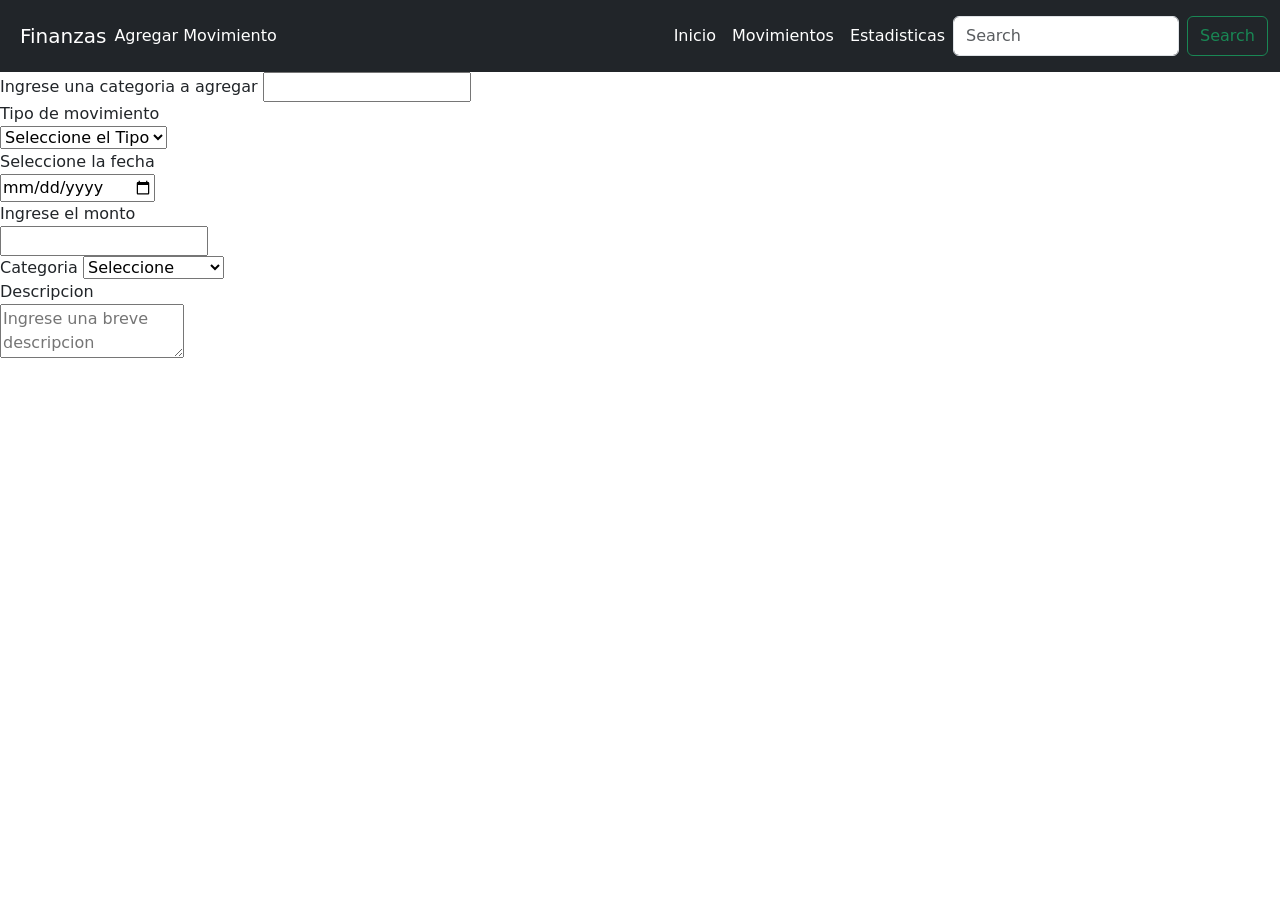
==== agregarMovimiento.html @ 82e2e6c6 "Agrego los demas html, creo javascript (sin funcionamiento)" ====
<!DOCTYPE html>
<html lang="en">
<head>
    <meta charset="UTF-8">
    <meta name="viewport" content="width=device-width, initial-scale=1.0">
    <title>Document</title>
</head>
<body><!DOCTYPE html>
<html lang="en">
<head>
    <meta charset="UTF-8">
    <meta name="viewport" content="width=device-width, initial-scale=1.0">
    <title>Document</title>
    <link href="https://cdn.jsdelivr.net/npm/bootstrap@5.3.8/dist/css/bootstrap.min.css" rel="stylesheet" integrity="sha384-sRIl4kxILFvY47J16cr9ZwB07vP4J8+LH7qKQnuqkuIAvNWLzeN8tE5YBujZqJLB" crossorigin="anonymous">
</head>
<body>
    <header>
        <nav class="navbar navbar-expand-lg bg-dark">
            <div class="container-fluid">
                <a class="navbar-brand m-2 text-white" href="#">Finanzas</a>
                <a class="nav-link nav-item text-white" href=#>Agregar Movimiento</a>
                <button class="navbar-toggler" type="button" data-bs-toggle="collapse" data-bs-target="#navbarSupportedContent" aria-controls="navbarSupportedContent" aria-expanded="false" aria-label="Toggle navigation">
                <span class="navbar-toggler-icon"></span>
                </button>
                <div class="collapse navbar-collapse" id="navbarSupportedContent">
                <ul class="navbar-nav me-auto mb-2 mb-lg-0">
                    <li class="nav-item"></li>
                </ul>
                
                <form class="d-flex" role="search">
                    <a class="active nav-link nav-item m-2 text-white" href="index.html">Inicio</a>
                    <a class="active nav-link nav-item m-2 text-white" href="index.html">Movimientos</a>
                    <a class="active nav-link nav-item m-2 text-white" href="estadisticas.html">Estadisticas</a>
                    <input class="form-control me-2" type="search" placeholder="Search" aria-label="Search"/>
                    <button class="btn btn-outline-success" type="submit">Search</button>
                </form>
                </div>
            </div>
        </nav>

    </header>

    <main>
        <section class="cardAgregarMovimiento">
            <div class="agregarCat">
                <label for="agregarCat">Ingrese una categoria a agregar</label>
                <input type="text" id="categoriaAgregada">
            </div>
            <div class="selectAgregar">
                <label for='selectAgregar'>Tipo de movimiento</label><br>
                <select id="selectAgregar">
                    <option value="">Seleccione el Tipo</option>
                    <option value="ingreso">Ingreso</option>
                    <option value="egreso">Egreso</option>
                </select>
            </div>
            <div class="fecha">
                <label for="inputfecha">Seleccione la fecha</label><br>
                <input type="date" id="inputfecha">
            </div>
            <div class="monto">
                <label for="monto">Ingrese el monto</label><br>
                <input type="text" id="inputmonto">
            </div>
            <div class="categoria">
                <label for="categoriaMovimiento">Categoria</label>
                <select id="categoriaMovimiento">
                    <option value="">Seleccione</option>
                    <option value="cortarPasto">Corte de pasto</option>
                </select>
            </div>
            <div class="descripcion">
                <label for="descripcion">Descripcion</label><br>
                <textarea id='inputdescripcion' placeholder="Ingrese una breve descripcion" maxlength="100" style="max-width: 5cm;max-height: 20cm;"></textarea>
            </div>



        </section>
        
       
        <div class="" id="contenedorTablas">

        </div>
    </main>
    <footer>

    </footer>
    
</body>
<script src="https://cdn.jsdelivr.net/npm/bootstrap@5.3.8/dist/js/bootstrap.bundle.min.js" integrity="sha384-FKyoEForCGlyvwx9Hj09JcYn3nv7wiPVlz7YYwJrWVcXK/BmnVDxM+D2scQbITxI" crossorigin="anonymous"></script>
</html>
    
</body>
</html>
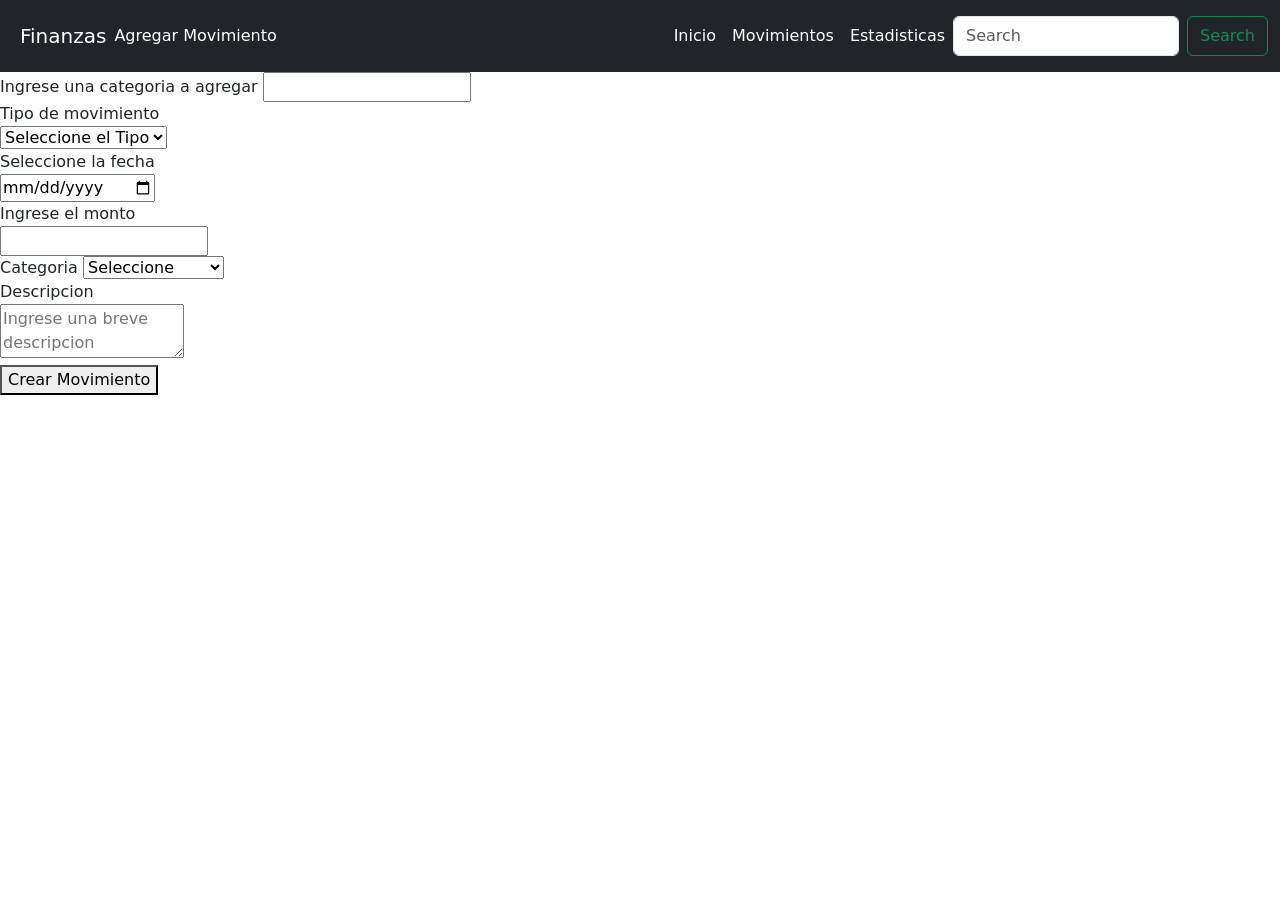
==== commit 6448d28d: "Creo funcionamiento, clases y gestores de movimientos, agrego generacion dinamica de tabla con movim" ====
--- a/agregarMovimiento.html
+++ b/agregarMovimiento.html
@@ -48,7 +48,7 @@
             </div>
             <div class="selectAgregar">
                 <label for='selectAgregar'>Tipo de movimiento</label><br>
-                <select id="selectAgregar">
+                <select id="tipoMovimiento">
                     <option value="">Seleccione el Tipo</option>
                     <option value="ingreso">Ingreso</option>
                     <option value="egreso">Egreso</option>
@@ -66,7 +66,7 @@
                 <label for="categoriaMovimiento">Categoria</label>
                 <select id="categoriaMovimiento">
                     <option value="">Seleccione</option>
-                    <option value="cortarPasto">Corte de pasto</option>
+                    <option value="Corte">Corte de pasto</option>
                 </select>
             </div>
             <div class="descripcion">
@@ -74,7 +74,7 @@
                 <textarea id='inputdescripcion' placeholder="Ingrese una breve descripcion" maxlength="100" style="max-width: 5cm;max-height: 20cm;"></textarea>
             </div>
 
-
+            <button type="button" id="crearMovimiento">Crear Movimiento</button>
 
         </section>
         
@@ -88,8 +88,9 @@
     </footer>
     
 </body>
+<script type="module" src="/clases/movimientos.js"></script>
+<script type="module" src="/gestores/gestorMovimientos.js"></script>
+<script type="module" src="/scripts/agregarMovimiento.js"></script>
 <script src="https://cdn.jsdelivr.net/npm/bootstrap@5.3.8/dist/js/bootstrap.bundle.min.js" integrity="sha384-FKyoEForCGlyvwx9Hj09JcYn3nv7wiPVlz7YYwJrWVcXK/BmnVDxM+D2scQbITxI" crossorigin="anonymous"></script>
 </html>
     
-</body>
-</html>
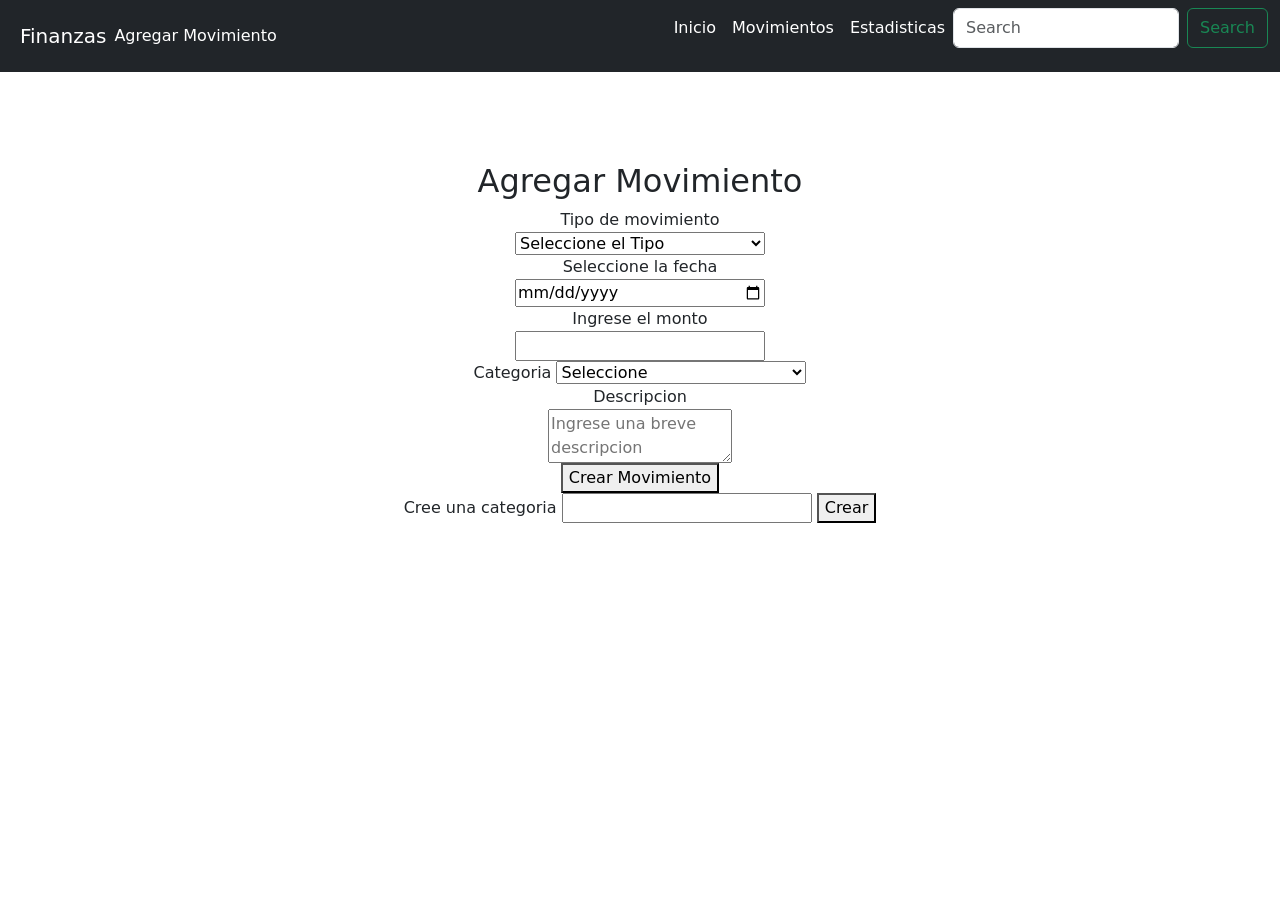
==== commit fc3e6495: "Hago generacion dinamica en estadisticas con cada select(me falta balance, y borrar (todo)), mejoro " ====
--- a/agregarMovimiento.html
+++ b/agregarMovimiento.html
@@ -1,16 +1,11 @@
-<!DOCTYPE html>
-<html lang="en">
-<head>
-    <meta charset="UTF-8">
-    <meta name="viewport" content="width=device-width, initial-scale=1.0">
-    <title>Document</title>
-</head>
+
 <body><!DOCTYPE html>
 <html lang="en">
 <head>
     <meta charset="UTF-8">
     <meta name="viewport" content="width=device-width, initial-scale=1.0">
     <title>Document</title>
+    <link rel="stylesheet" href="styles/styles.css">
     <link href="https://cdn.jsdelivr.net/npm/bootstrap@5.3.8/dist/css/bootstrap.min.css" rel="stylesheet" integrity="sha384-sRIl4kxILFvY47J16cr9ZwB07vP4J8+LH7qKQnuqkuIAvNWLzeN8tE5YBujZqJLB" crossorigin="anonymous">
 </head>
 <body>
@@ -41,11 +36,10 @@
     </header>
 
     <main>
+        
         <section class="cardAgregarMovimiento">
-            <div class="agregarCat">
-                <label for="agregarCat">Ingrese una categoria a agregar</label>
-                <input type="text" id="categoriaAgregada">
-            </div>
+            <h2>Agregar Movimiento</h2>
+            
             <div class="selectAgregar">
                 <label for='selectAgregar'>Tipo de movimiento</label><br>
                 <select id="tipoMovimiento">
@@ -60,22 +54,30 @@
             </div>
             <div class="monto">
                 <label for="monto">Ingrese el monto</label><br>
-                <input type="text" id="inputmonto">
+                <input type="number" id="inputmonto">
             </div>
             <div class="categoria">
                 <label for="categoriaMovimiento">Categoria</label>
                 <select id="categoriaMovimiento">
                     <option value="">Seleccione</option>
                     <option value="Corte">Corte de pasto</option>
+                    <option value="Corte">Venta</option>
+                    <option value="Corte">Impuestos</option>
+                    <option value="Corte">Ahorro</option>
                 </select>
             </div>
+            
             <div class="descripcion">
                 <label for="descripcion">Descripcion</label><br>
-                <textarea id='inputdescripcion' placeholder="Ingrese una breve descripcion" maxlength="100" style="max-width: 5cm;max-height: 20cm;"></textarea>
+                <textarea id='inputdescripcion' placeholder="Ingrese una breve descripcion" maxlength="100" style="max-width: 5cm;max-height: 5cm;"></textarea>
             </div>
 
             <button type="button" id="crearMovimiento">Crear Movimiento</button>
-
+            <div class="agregarCat">
+                <label for="agregarCat">Cree una categoria</label>
+                <input type="text" id="categoriaAgregada">
+                <button type="button" id="crearCategoria">Crear</button>
+            </div>
         </section>
         
        
--- a/styles/styles.css
+++ b/styles/styles.css
@@ -0,0 +1,9 @@
+.cardAgregarMovimiento{
+    text-align: center;
+    margin-top: 10vh;
+}
+
+.cardAgregarMovimiento input, select {
+    width: 250px;
+    
+}
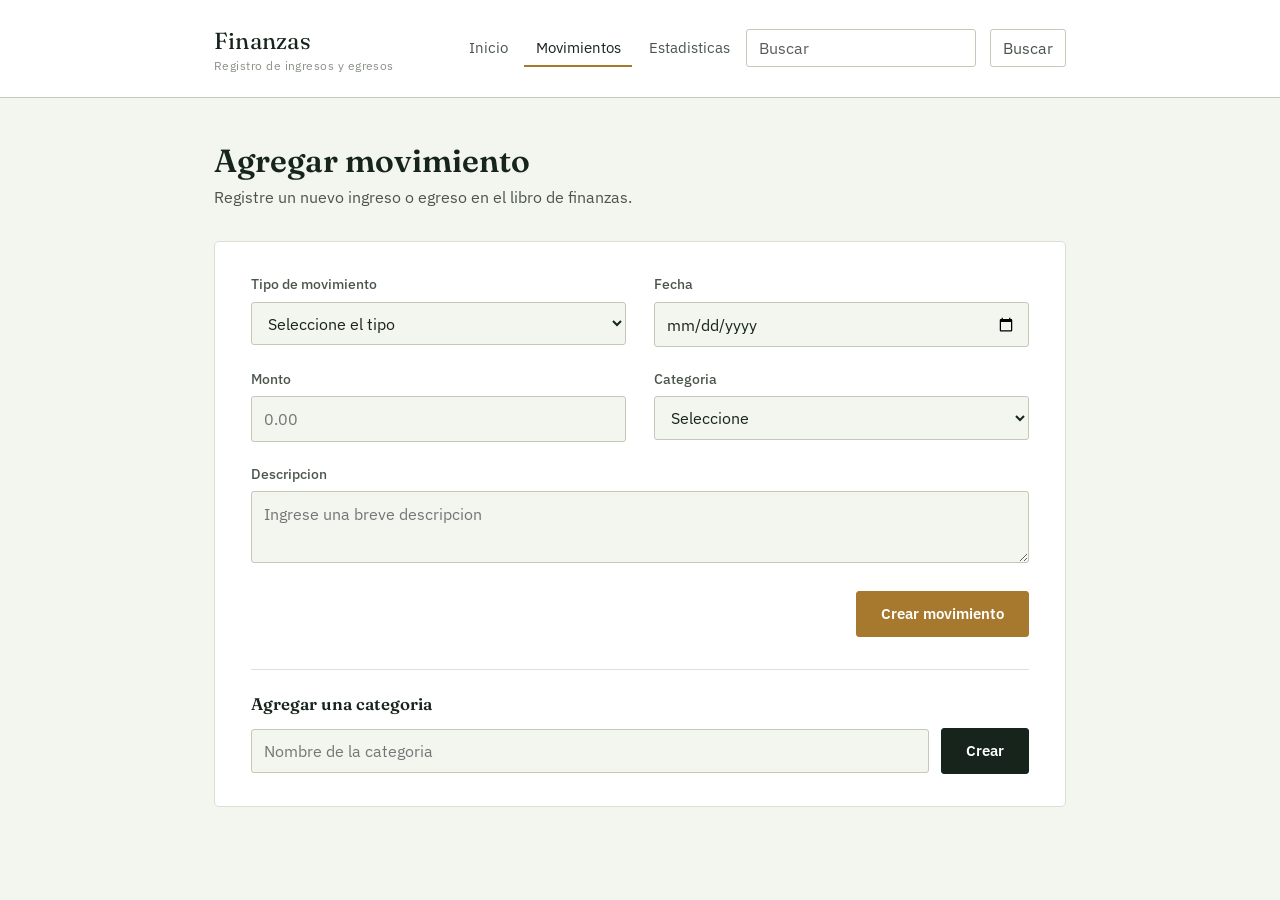
==== commit b46b3e86: "Agrego hoja styles" ====
--- a/agregarMovimiento.html
+++ b/agregarMovimiento.html
@@ -1,19 +1,22 @@
-
-<body><!DOCTYPE html>
-<html lang="en">
+<!DOCTYPE html>
+<html lang="es">
 <head>
     <meta charset="UTF-8">
     <meta name="viewport" content="width=device-width, initial-scale=1.0">
-    <title>Document</title>
+    <title>Finanzas · Agregar movimiento</title>
+    <link rel="preconnect" href="https://fonts.googleapis.com">
+    <link href="https://fonts.googleapis.com/css2?family=Fraunces:opsz,wght@9..144,500;9..144,600&family=IBM+Plex+Sans:wght@400;500;600&display=swap" rel="stylesheet">
+    <link href="https://cdn.jsdelivr.net/npm/bootstrap@5.3.8/dist/css/bootstrap.min.css" rel="stylesheet" integrity="sha384-sRIl4kxILFvY47J16cr9ZwB07vP4J8+LH7qKQnuqkuIAvNWLzeN8tE5YBujZqJLB" crossorigin="anonymous">
     <link rel="stylesheet" href="styles/styles.css">
-    <link href="https://cdn.jsdelivr.net/npm/bootstrap@5.3.8/dist/css/bootstrap.min.css" rel="stylesheet" integrity="sha384-sRIl4kxILFvY47J16cr9ZwB07vP4J8+LH7qKQnuqkuIAvNWLzeN8tE5YBujZqJLB" crossorigin="anonymous">
 </head>
 <body>
-    <header>
-        <nav class="navbar navbar-expand-lg bg-dark">
-            <div class="container-fluid">
-                <a class="navbar-brand m-2 text-white" href="#">Finanzas</a>
-                <a class="nav-link nav-item text-white" href=#>Agregar Movimiento</a>
+    <header class="site-header">
+        <nav class="navbar navbar-expand-lg">
+            <div class="container-fluid px-0">
+                <a class="navbar-brand m-0 brand-mark" href="index.html">
+                    Finanzas
+                    <span class="brand-tagline">Registro de ingresos y egresos</span>
+                </a>
                 <button class="navbar-toggler" type="button" data-bs-toggle="collapse" data-bs-target="#navbarSupportedContent" aria-controls="navbarSupportedContent" aria-expanded="false" aria-label="Toggle navigation">
                 <span class="navbar-toggler-icon"></span>
                 </button>
@@ -21,78 +24,83 @@
                 <ul class="navbar-nav me-auto mb-2 mb-lg-0">
                     <li class="nav-item"></li>
                 </ul>
-                
+
                 <form class="d-flex" role="search">
-                    <a class="active nav-link nav-item m-2 text-white" href="index.html">Inicio</a>
-                    <a class="active nav-link nav-item m-2 text-white" href="index.html">Movimientos</a>
-                    <a class="active nav-link nav-item m-2 text-white" href="estadisticas.html">Estadisticas</a>
-                    <input class="form-control me-2" type="search" placeholder="Search" aria-label="Search"/>
-                    <button class="btn btn-outline-success" type="submit">Search</button>
+                    <a class="nav-link nav-item" href="index.html">Inicio</a>
+                    <a class="nav-link nav-item is-current" href="agregarMovimiento.html">Movimientos</a>
+                    <a class="nav-link nav-item" href="estadisticas.html">Estadisticas</a>
+                    <input class="form-control me-2" type="search" placeholder="Buscar" aria-label="Search"/>
+                    <button class="btn btn-outline-success" type="submit">Buscar</button>
                 </form>
                 </div>
             </div>
         </nav>
-
     </header>
 
     <main>
-        
-        <section class="cardAgregarMovimiento">
-            <h2>Agregar Movimiento</h2>
-            
-            <div class="selectAgregar">
-                <label for='selectAgregar'>Tipo de movimiento</label><br>
-                <select id="tipoMovimiento">
-                    <option value="">Seleccione el Tipo</option>
-                    <option value="ingreso">Ingreso</option>
-                    <option value="egreso">Egreso</option>
-                </select>
-            </div>
-            <div class="fecha">
-                <label for="inputfecha">Seleccione la fecha</label><br>
-                <input type="date" id="inputfecha">
-            </div>
-            <div class="monto">
-                <label for="monto">Ingrese el monto</label><br>
-                <input type="number" id="inputmonto">
-            </div>
-            <div class="categoria">
-                <label for="categoriaMovimiento">Categoria</label>
-                <select id="categoriaMovimiento">
-                    <option value="">Seleccione</option>
-                    <option value="Corte">Corte de pasto</option>
-                    <option value="Corte">Venta</option>
-                    <option value="Corte">Impuestos</option>
-                    <option value="Corte">Ahorro</option>
-                </select>
-            </div>
-            
-            <div class="descripcion">
-                <label for="descripcion">Descripcion</label><br>
-                <textarea id='inputdescripcion' placeholder="Ingrese una breve descripcion" maxlength="100" style="max-width: 5cm;max-height: 5cm;"></textarea>
+        <div class="page-heading">
+            <h1>Agregar movimiento</h1>
+            <p>Registre un nuevo ingreso o egreso en el libro de finanzas.</p>
+        </div>
+
+        <section class="ledger-card cardAgregarMovimiento">
+            <div class="form-grid">
+                <div class="form-field">
+                    <label for="tipoMovimiento">Tipo de movimiento</label>
+                    <select id="tipoMovimiento">
+                        <option value="">Seleccione el tipo</option>
+                        <option value="Ingreso">Ingreso</option>
+                        <option value="Egreso">Egreso</option>
+                    </select>
+                </div>
+
+                <div class="form-field">
+                    <label for="inputfecha">Fecha</label>
+                    <input type="date" id="inputfecha">
+                </div>
+
+                <div class="form-field">
+                    <label for="inputmonto">Monto</label>
+                    <input type="number" id="inputmonto" placeholder="0.00">
+                </div>
+
+                <div class="form-field">
+                    <label for="categoriaMovimiento">Categoria</label>
+                    <select id="categoriaMovimiento">
+                        <option value="">Seleccione</option>
+                        <option value="Corte">Corte de pasto</option>
+                        <option value="Venta">Venta</option>
+                        <option value="Impuestos">Impuestos</option>
+                        <option value="Ahorro">Ahorro</option>
+                    </select>
+                </div>
+
+                <div class="form-field span-2">
+                    <label for="inputdescripcion">Descripcion</label>
+                    <textarea id="inputdescripcion" placeholder="Ingrese una breve descripcion" maxlength="100"></textarea>
+                </div>
             </div>
 
-            <button type="button" id="crearMovimiento">Crear Movimiento</button>
-            <div class="agregarCat">
-                <label for="agregarCat">Cree una categoria</label>
-                <input type="text" id="categoriaAgregada">
-                <button type="button" id="crearCategoria">Crear</button>
+            <div class="form-actions">
+                <button type="button" id="crearMovimiento" class="btn-ledger is-accent">Crear movimiento</button>
+            </div>
+
+            <div class="subsection agregarCat">
+                <h3>Agregar una categoria</h3>
+                <div class="inline-form">
+                    <input type="text" id="categoriaAgregada" placeholder="Nombre de la categoria">
+                    <button type="button" id="crearCategoria" class="btn-ledger">Crear</button>
+                </div>
             </div>
         </section>
-        
-       
-        <div class="" id="contenedorTablas">
 
-        </div>
+        <div id="contenedorTablas"></div>
     </main>
-    <footer>
+    <footer></footer>
 
-    </footer>
-    
 </body>
-<script type="module" src="/clases/movimientos.js"></script>
-<script type="module" src="/gestores/gestorMovimientos.js"></script>
-<script type="module" src="/scripts/agregarMovimiento.js"></script>
+<script type="module" src="clases/movimientos.js"></script>
+<script type="module" src="gestores/gestorMovimientos.js"></script>
+<script type="module" src="scripts/agregarMovimiento.js"></script>
 <script src="https://cdn.jsdelivr.net/npm/bootstrap@5.3.8/dist/js/bootstrap.bundle.min.js" integrity="sha384-FKyoEForCGlyvwx9Hj09JcYn3nv7wiPVlz7YYwJrWVcXK/BmnVDxM+D2scQbITxI" crossorigin="anonymous"></script>
 </html>
-    
--- a/styles/styles.css
+++ b/styles/styles.css
@@ -1,9 +1,437 @@
-.cardAgregarMovimiento{
-    text-align: center;
-    margin-top: 10vh;
-}
-
-.cardAgregarMovimiento input, select {
-    width: 250px;
-    
-}+
+
+
+
+
+
+:root {
+  --color-bg: #f3f5ef;
+  --color-surface: #ffffff;
+  --color-ink: #16241c;
+  --color-ink-soft: #4a564c;
+  --color-ink-faint: #8a9188;
+  --color-line: #dcdfd3;
+  --color-line-strong: #c3c8b8;
+  --color-accent: #a6792e;
+  --color-accent-dark: #7f5c20;
+  --color-positive: #2f6d4c;
+  --color-positive-bg: #eaf2ec;
+  --color-negative: #a13d33;
+  --color-negative-bg: #f6ebe9;
+
+  --font-display: "Fraunces", "Iowan Old Style", Georgia, serif;
+  --font-body: "IBM Plex Sans", "Segoe UI", Arial, sans-serif;
+
+  --radius-sm: 3px;
+  --radius-md: 5px;
+  --max-width: 900px;
+}
+
+@media (prefers-reduced-motion: reduce) {
+  * { animation-duration: 0.001ms !important; transition-duration: 0.001ms !important; }
+}
+
+* { box-sizing: border-box; }
+
+html, body {
+  margin: 0;
+  padding: 0;
+  background: var(--color-bg);
+  color: var(--color-ink);
+  font-family: var(--font-body);
+  font-size: 16px;
+  line-height: 1.55;
+}
+
+a { color: inherit; }
+
+h1, h2, h3 {
+  font-family: var(--font-display);
+  color: var(--color-ink);
+  margin: 0;
+  font-weight: 600;
+}
+
+
+
+
+
+header.site-header {
+  background: var(--color-surface);
+  border-bottom: 1px solid var(--color-line-strong);
+}
+
+.site-header .navbar {
+  background: transparent !important;
+  max-width: var(--max-width);
+  margin: 0 auto;
+  padding: 1.1rem 1.5rem;
+}
+
+.brand-mark {
+  font-family: var(--font-display);
+  font-size: 1.45rem;
+  color: var(--color-ink) !important;
+  letter-spacing: 0.01em;
+}
+
+.brand-mark::after {
+  content: "";
+}
+
+.brand-tagline {
+  display: block;
+  font-family: var(--font-body);
+  font-size: 0.72rem;
+  color: var(--color-ink-faint);
+  letter-spacing: 0.04em;
+  margin-top: -2px;
+}
+
+.site-header .navbar-toggler {
+  border-color: var(--color-line-strong);
+}
+
+.site-header form.d-flex {
+  align-items: center;
+  gap: 0.35rem;
+}
+
+.nav-link.nav-item {
+  color: var(--color-ink-soft) !important;
+  font-size: 0.95rem;
+  padding: 0.35rem 0.7rem !important;
+  border-bottom: 2px solid transparent;
+  transition: color 0.15s ease, border-color 0.15s ease;
+}
+
+.nav-link.nav-item:hover {
+  color: var(--color-ink) !important;
+}
+
+.nav-link.nav-item.is-current {
+  color: var(--color-ink) !important;
+  border-bottom-color: var(--color-accent);
+}
+
+.site-header input.form-control {
+  border: 1px solid var(--color-line-strong);
+  border-radius: var(--radius-sm);
+  font-family: var(--font-body);
+}
+
+.site-header input.form-control:focus {
+  border-color: var(--color-accent);
+  box-shadow: 0 0 0 3px rgba(166, 121, 46, 0.18);
+}
+
+.site-header .btn-outline-success {
+  border-color: var(--color-line-strong);
+  color: var(--color-ink-soft);
+  border-radius: var(--radius-sm);
+}
+
+.site-header .btn-outline-success:hover {
+  background: var(--color-ink);
+  border-color: var(--color-ink);
+}
+
+
+
+main {
+  max-width: var(--max-width);
+  margin: 0 auto;
+  padding: 2.75rem 1.5rem 4rem;
+}
+
+.page-heading {
+  margin-bottom: 2rem;
+}
+
+.page-heading h1 {
+  font-size: 2rem;
+}
+
+.page-heading p {
+  color: var(--color-ink-soft);
+  margin: 0.3rem 0 0;
+  font-size: 0.98rem;
+}
+
+
+
+
+.ledger-card {
+  background: var(--color-surface);
+  border: 1px solid var(--color-line);
+  border-radius: var(--radius-md);
+  padding: 2rem 2.25rem;
+}
+
+.ledger-card + .ledger-card {
+  margin-top: 1.5rem;
+}
+
+.form-grid {
+  display: grid;
+  grid-template-columns: 1fr 1fr;
+  gap: 1.35rem 1.75rem;
+}
+
+.form-field {
+  display: flex;
+  flex-direction: column;
+  gap: 0.4rem;
+}
+
+.form-field.span-2 { grid-column: 1 / -1; }
+
+.form-field label {
+  font-size: 0.85rem;
+  color: var(--color-ink-soft);
+  font-weight: 500;
+}
+
+.form-field select,
+.form-field input,
+.form-field textarea {
+  font-family: var(--font-body);
+  font-size: 0.98rem;
+  color: var(--color-ink);
+  background: var(--color-bg);
+  border: 1px solid var(--color-line-strong);
+  border-radius: var(--radius-sm);
+  padding: 0.6rem 0.75rem;
+  width: 100%;
+}
+
+.form-field textarea {
+  resize: vertical;
+  min-height: 4.5rem;
+  max-width: 100% !important;
+  max-height: none !important;
+}
+
+.form-field select:focus,
+.form-field input:focus,
+.form-field textarea:focus {
+  outline: none;
+  border-color: var(--color-accent);
+  box-shadow: 0 0 0 3px rgba(166, 121, 46, 0.18);
+}
+
+.form-actions {
+  margin-top: 1.75rem;
+  display: flex;
+  justify-content: flex-end;
+}
+
+
+
+.btn-ledger {
+  font-family: var(--font-body);
+  font-size: 0.95rem;
+  font-weight: 600;
+  color: #fff;
+  background: var(--color-ink);
+  border: 1px solid var(--color-ink);
+  border-radius: var(--radius-sm);
+  padding: 0.65rem 1.5rem;
+  cursor: pointer;
+  transition: background 0.15s ease, border-color 0.15s ease;
+}
+
+.btn-ledger:hover {
+  background: #223828;
+  border-color: #223828;
+}
+
+.btn-ledger.is-accent {
+  background: var(--color-accent);
+  border-color: var(--color-accent);
+}
+
+.btn-ledger.is-accent:hover {
+  background: var(--color-accent-dark);
+  border-color: var(--color-accent-dark);
+}
+
+.btn-ledger:focus-visible,
+a:focus-visible,
+select:focus-visible,
+input:focus-visible {
+  outline: 2px solid var(--color-accent);
+  outline-offset: 2px;
+}
+
+
+.subsection {
+  margin-top: 2rem;
+  padding-top: 1.5rem;
+  border-top: 1px solid var(--color-line);
+}
+
+.subsection h3 {
+  font-size: 1.05rem;
+  margin-bottom: 0.85rem;
+}
+
+.subsection .inline-form {
+  display: flex;
+  gap: 0.75rem;
+  align-items: center;
+}
+
+.subsection .inline-form input {
+  flex: 1;
+  font-family: var(--font-body);
+  border: 1px solid var(--color-line-strong);
+  border-radius: var(--radius-sm);
+  padding: 0.55rem 0.75rem;
+  background: var(--color-bg);
+}
+
+
+
+
+
+.ledger-toolbar {
+  display: flex;
+  justify-content: space-between;
+  align-items: flex-end;
+  gap: 1rem;
+  margin-bottom: 1.5rem;
+  flex-wrap: wrap;
+}
+
+.table-wrap {
+  background: var(--color-surface);
+  border: 1px solid var(--color-line);
+  border-radius: var(--radius-md);
+  overflow: hidden;
+}
+
+table#datos-tabla {
+  width: 100%;
+  border-collapse: collapse;
+  font-family: var(--font-body);
+}
+
+table#datos-tabla thead tr {
+  background: var(--color-bg);
+  border-bottom: 1px solid var(--color-line-strong);
+}
+
+table#datos-tabla th {
+  text-align: left;
+  font-size: 0.78rem;
+  font-weight: 600;
+  color: var(--color-ink-soft);
+  letter-spacing: 0.03em;
+  padding: 0.85rem 1.25rem;
+}
+
+table#datos-tabla th:nth-child(3) { text-align: right; }
+
+table#datos-tabla td {
+  padding: 0.85rem 1.25rem;
+  border-bottom: 1px solid var(--color-line);
+  font-size: 0.95rem;
+  color: var(--color-ink);
+}
+
+table#datos-tabla tbody tr:last-child td {
+  border-bottom: none;
+}
+
+table#datos-tabla tbody tr:hover {
+  background: var(--color-bg);
+}
+
+table#datos-tabla td:nth-child(3) {
+  text-align: right;
+  font-variant-numeric: tabular-nums;
+}
+
+.tipo-tag {
+  display: inline-flex;
+  align-items: center;
+  gap: 0.4rem;
+  font-size: 0.85rem;
+  font-weight: 500;
+}
+
+.tipo-tag::before {
+  content: "";
+  width: 7px;
+  height: 7px;
+  border-radius: 50%;
+  background: var(--color-ink-faint);
+}
+
+.tipo-tag.ingreso { color: var(--color-positive); }
+.tipo-tag.ingreso::before { background: var(--color-positive); }
+.tipo-tag.egreso { color: var(--color-negative); }
+.tipo-tag.egreso::before { background: var(--color-negative); }
+
+#contenedorTablas:empty::after,
+table#datos-tabla tbody:empty {
+  content: "";
+}
+
+.empty-state {
+  padding: 3rem 1.25rem;
+  text-align: center;
+  color: var(--color-ink-faint);
+  font-size: 0.95rem;
+}
+
+.stat-select-row {
+  margin-bottom: 1.75rem;
+  max-width: 340px;
+}
+
+.stat-select-row select {
+  width: 100%;
+  font-family: var(--font-body);
+  font-size: 0.98rem;
+  color: var(--color-ink);
+  background: var(--color-surface);
+  border: 1px solid var(--color-line-strong);
+  border-radius: var(--radius-sm);
+  padding: 0.65rem 0.85rem;
+}
+
+.stat-select-row select:focus {
+  outline: none;
+  border-color: var(--color-accent);
+  box-shadow: 0 0 0 3px rgba(166, 121, 46, 0.18);
+}
+
+.stat-panel {
+  background: var(--color-surface);
+  border: 1px solid var(--color-line);
+  border-radius: var(--radius-md);
+  padding: 2.5rem;
+}
+
+#total {
+  font-family: var(--font-display);
+  font-size: 3rem;
+  color: var(--color-ink);
+  line-height: 1.1;
+}
+
+#total:empty::before {
+  content: "Seleccione un tipo de estadística para ver el resultado.";
+  font-family: var(--font-body);
+  font-size: 1rem;
+  color: var(--color-ink-faint);
+}
+
+@media (max-width: 640px) {
+  .form-grid { grid-template-columns: 1fr; }
+  .ledger-card { padding: 1.5rem; }
+  table#datos-tabla th, table#datos-tabla td { padding: 0.65rem 0.85rem; }
+  #total { font-size: 2.2rem; }
+}
